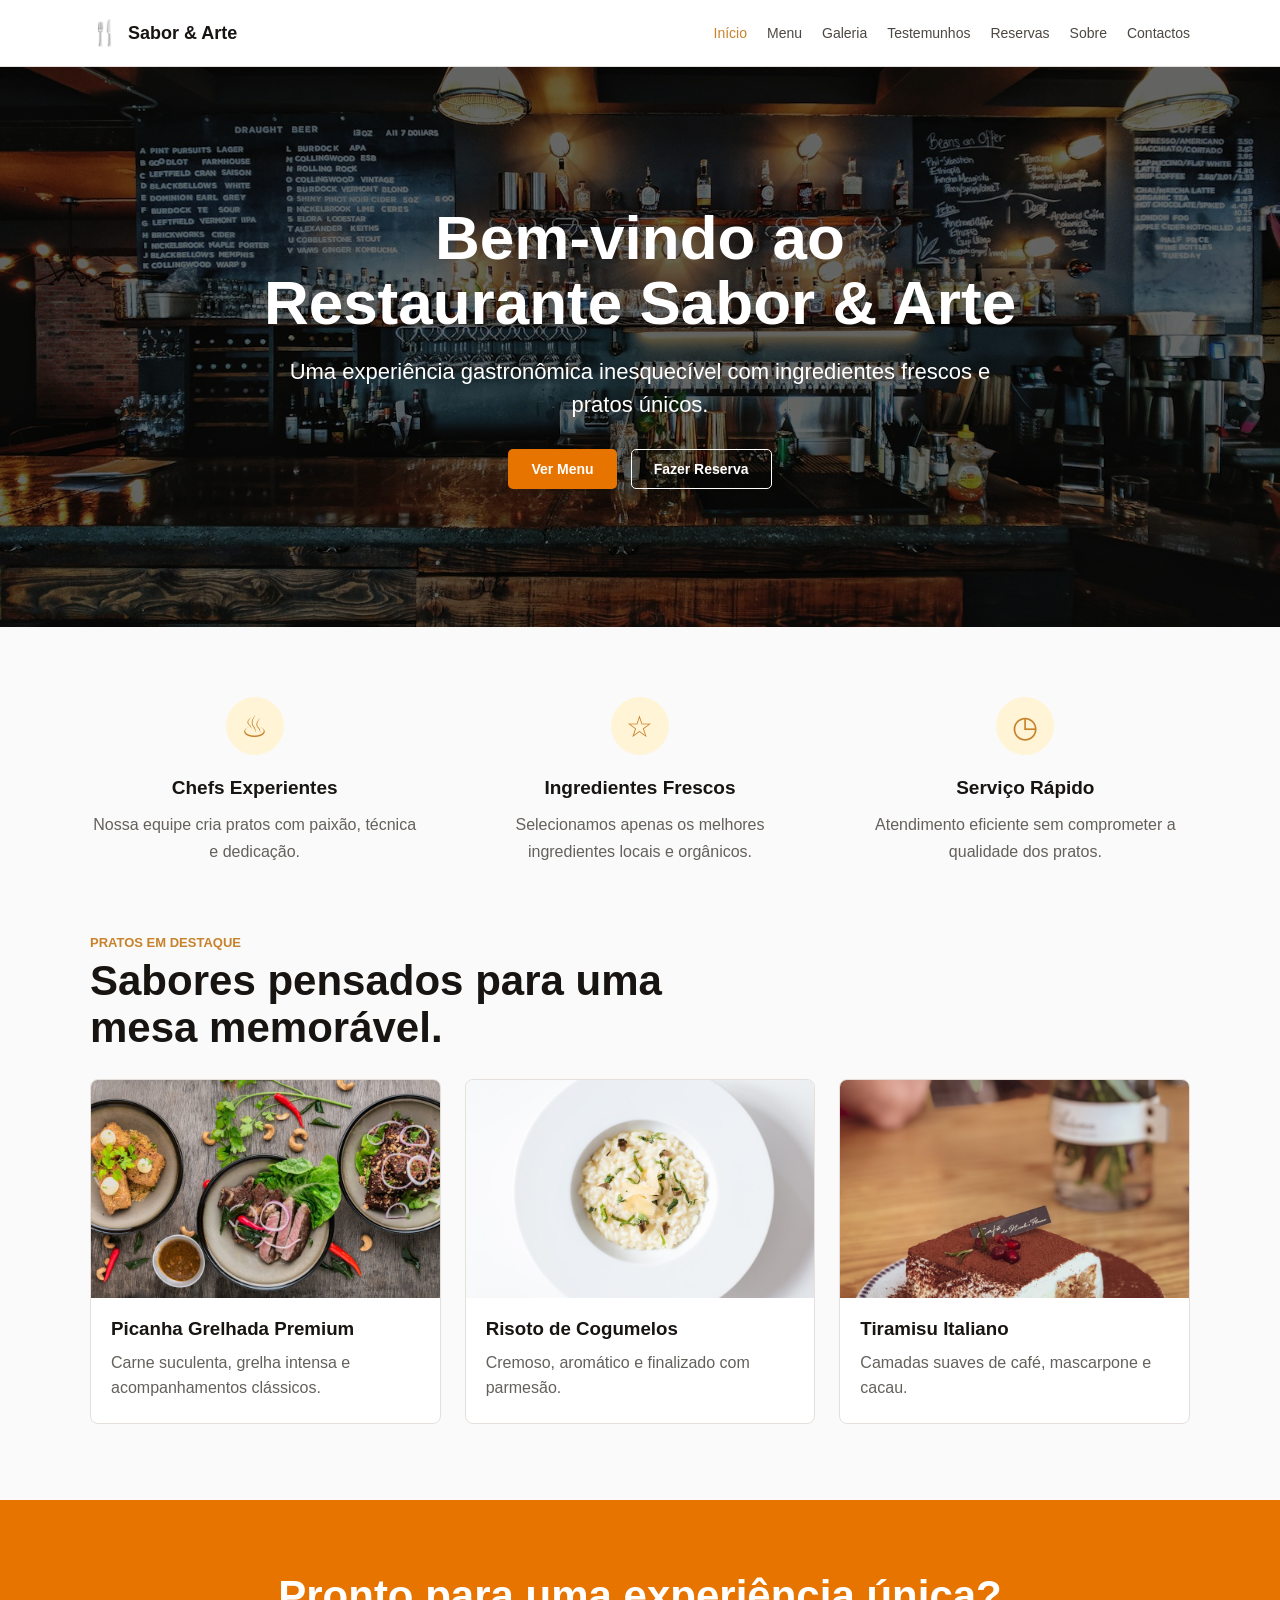
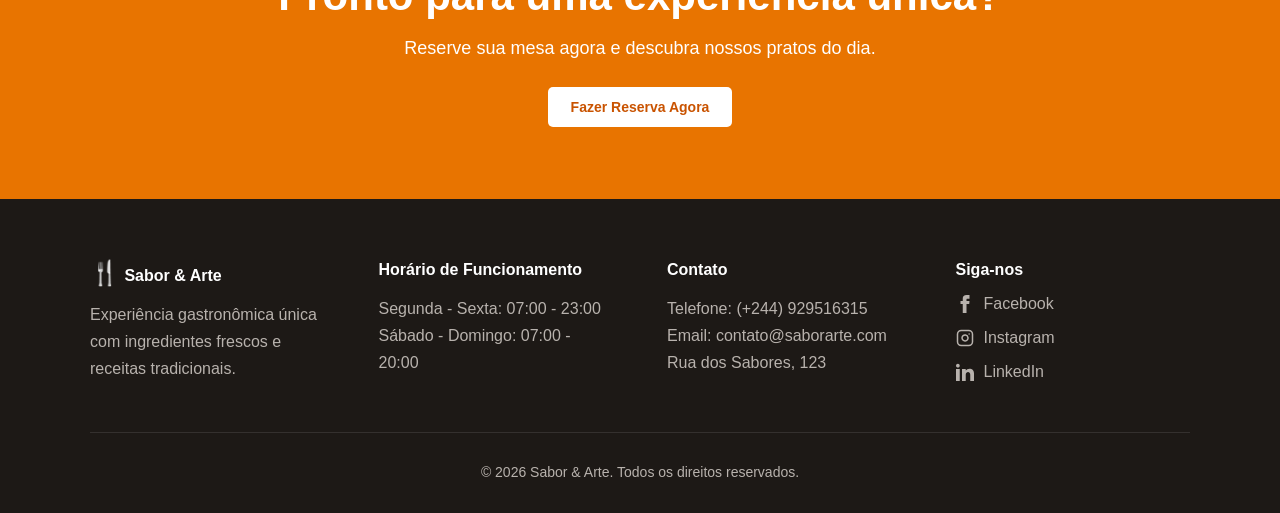
==== index.html @ a1ee1de4 "feat: initialize project website with complete HTML structure and updated sitemap" ====
﻿<!doctype html>
<html lang="pt-AO">
  <head>
    <meta charset="UTF-8" />
    <meta name="viewport" content="width=device-width, initial-scale=1.0" />
    <meta name="description" content="Restaurante Sabor & Arte em Angola: pratos premium, bebidas artesanais, sobremesas especiais, ambiente elegante e reservas online para almoço, jantar e eventos." />
    <meta name="keywords" content="restaurante em Angola, Sabor e Arte, restaurante premium, reservas online, menu gourmet, pratos angolanos, restaurante Luanda" />
    <meta name="author" content="Restaurante Sabor & Arte" />
    <meta name="robots" content="index, follow" />
    <link rel="canonical" href="https://saborarte.com/" />
    <meta property="og:type" content="restaurant" />
    <meta property="og:locale" content="pt_AO" />
    <meta property="og:title" content="Restaurante Sabor & Arte | Experiência Gastronômica Premium" />
    <meta property="og:description" content="Conheça o Sabor & Arte: menu premium, ambiente elegante, bebidas artesanais, sobremesas especiais e reservas online." />
    <meta property="og:image" content="https://saborarte.com/MEDIA/hero-dining.jpg" />
    <meta property="og:url" content="https://saborarte.com/" />
    <meta name="twitter:card" content="summary_large_image" />
    <title>Restaurante Sabor & Arte | Experiência Gastronômica Premium</title>
    <link rel="stylesheet" href="CSS/shared.css" />
    <link rel="stylesheet" href="CSS/Home.css" />
    <script type="application/ld+json">
      {
        "@context": "https://schema.org",
        "@type": "Restaurant",
        "name": "Restaurante Sabor & Arte",
        "description": "Restaurante premium com pratos principais, entradas, bebidas, sobremesas artesanais e reservas online.",
        "image": "https://saborarte.com/MEDIA/hero-dining.jpg",
        "url": "https://saborarte.com/",
        "telephone": "+244929516315",
        "servesCuisine": ["Angolana", "Italiana", "Contemporânea", "Gourmet"],
        "priceRange": "Kz 2.500 - Kz 48.000",
        "address": {
          "@type": "PostalAddress",
          "streetAddress": "Rua dos Sabores, 123",
          "addressCountry": "AO"
        },
        "openingHoursSpecification": [
          {
            "@type": "OpeningHoursSpecification",
            "dayOfWeek": ["Monday", "Tuesday", "Wednesday", "Thursday", "Friday"],
            "opens": "07:00",
            "closes": "23:00"
          },
          {
            "@type": "OpeningHoursSpecification",
            "dayOfWeek": ["Saturday", "Sunday"],
            "opens": "07:00",
            "closes": "20:00"
          }
        ],
        "sameAs": [
          "https://facebook.com/SaboresArtes",
          "https://instagram.com/SaboresArtesn",
          "https://linkedin.com/in/sabores-artes"
        ]
      }
    </script>
  </head>
  <body>
    <header class="site-header">
      <nav class="nav">
        <a class="brand" href="index.html"
          ><span class="brand-icon">🍴</span> Sabor & Arte</a
        >
        <div class="nav-links">
          <a class="active" href="index.html">Início</a>
          <a href="HTML/Menu.html">Menu</a>
          <a href="HTML/Galeria.html">Galeria</a>
          <a href="HTML/Testemunhos.html">Testemunhos</a>
          <a href="HTML/Reservas.html">Reservas</a>
          <a href="HTML/Sobre.html">Sobre</a>
          <a href="HTML/Contactos.html">Contactos</a>
        </div>
      </nav>
    </header>

    <main>
      <section class="hero">
        <div class="hero-slide active" style="background-image: linear-gradient(rgba(0,0,0,.58), rgba(0,0,0,.58)), url('MEDIA/hero-dining.jpg');"></div>
        <div class="hero-slide" style="background-image: linear-gradient(rgba(0,0,0,.58), rgba(0,0,0,.58)), url('MEDIA/hero-table.jpg');"></div>
        <div class="hero-slide" style="background-image: linear-gradient(rgba(0,0,0,.58), rgba(0,0,0,.58)), url('MEDIA/hero-risotto.jpg');"></div>
        <div class="hero-slide" style="background-image: linear-gradient(rgba(0,0,0,.58), rgba(0,0,0,.58)), url('MEDIA/hero-burger.jpg');"></div>
        
        <div class="hero-content">
          <h1>Bem-vindo ao Restaurante Sabor & Arte</h1>
          <p>
            Uma experiência gastronômica inesquecível com ingredientes frescos e
            pratos únicos.
          </p>
          <div class="actions">
            <a class="btn primary" href="HTML/Menu.html">Ver Menu</a>
            <a class="btn ghost" href="HTML/Reservas.html">Fazer Reserva</a>
          </div>
        </div>
      </section>

      <section class="features">
        <article>
          <span class="feature-icon">♨</span>
          <h3>Chefs Experientes</h3>
          <p>Nossa equipe cria pratos com paixão, técnica e dedicação.</p>
        </article>
        <article>
          <span class="feature-icon">☆</span>
          <h3>Ingredientes Frescos</h3>
          <p>
            Selecionamos apenas os melhores ingredientes locais e orgânicos.
          </p>
        </article>
        <article>
          <span class="feature-icon">◷</span>
          <h3>Serviço Rápido</h3>
          <p>Atendimento eficiente sem comprometer a qualidade dos pratos.</p>
        </article>
      </section>

      <section class="signature-strip">
        <div class="section-heading">
          <p>Pratos em destaque</p>
          <h2>Sabores pensados para uma mesa memorável.</h2>
        </div>
        <div class="signature-grid">
          <article>
            <img src="MEDIA/picanha.jpg" alt="Picanha grelhada premium" />
            <h3>Picanha Grelhada Premium</h3>
            <p>Carne suculenta, grelha intensa e acompanhamentos clássicos.</p>
          </article>
          <article>
            <img src="MEDIA/risotto.jpg" alt="Risoto de cogumelos selvagens" />
            <h3>Risoto de Cogumelos</h3>
            <p>Cremoso, aromático e finalizado com parmesão.</p>
          </article>
          <article>
            <img src="MEDIA/tiramisu.jpg" alt="Tiramisu italiano artesanal" />
            <h3>Tiramisu Italiano</h3>
            <p>Camadas suaves de café, mascarpone e cacau.</p>
          </article>
        </div>
      </section>

      <section class="cta-band">
        <h2>Pronto para uma experiência única?</h2>
        <p>Reserve sua mesa agora e descubra nossos pratos do dia.</p>
        <a class="btn light" href="HTML/Reservas.html">Fazer Reserva Agora</a>
      </section>
    </main>

    <footer class="footer">
      <div class="footer-grid">
        <div>
          <h3><span class="brand-icon">🍴</span> Sabor & Arte</h3>
          <p>
            Experiência gastronômica única com ingredientes frescos e receitas
            tradicionais.
          </p>
        </div>
        <div>
          <h3>Horário de Funcionamento</h3>
          <p>
            Segunda - Sexta: 07:00 - 23:00<br />Sábado - Domingo: 07:00 - 20:00
          </p>
        </div>
        <div>
          <h3>Contato</h3>
          <p>
            Telefone: (+244) 929516315<br />Email: contato@saborarte.com<br />Rua
            dos Sabores, 123
          </p>
        </div>
        <div>
          <h3>Siga-nos</h3>
          <ul class="social-links">
            <li>
              <a href="https://facebook.com/SaboresArtes" target="_blank" rel="noopener">
                <svg width="18" height="18" viewBox="0 0 24 24" fill="currentColor"><path d="M9 8h-3v4h3v12h5v-12h3.642l.358-4h-4v-1.667c0-.955.192-1.333 1.115-1.333h2.885v-5h-3.808c-3.596 0-5.192 1.583-5.192 4.615v3.385z"/></svg>
                Facebook
              </a>
            </li>
            <li>
              <a href="https://instagram.com/SaboresArtesn" target="_blank" rel="noopener">
                <svg width="18" height="18" viewBox="0 0 24 24" fill="none" stroke="currentColor" stroke-width="2" stroke-linecap="round" stroke-linejoin="round"><rect x="2" y="2" width="20" height="20" rx="5" ry="5"></rect><path d="M16 11.37A4 4 0 1 1 12.63 8 4 4 0 0 1 16 11.37z"></path><line x1="17.5" y1="6.5" x2="17.51" y2="6.5"></line></svg>
                Instagram
              </a>
            </li>
            <li>
              <a href="https://linkedin.com/in/sabores-artes" target="_blank" rel="noopener">
                <svg width="18" height="18" viewBox="0 0 24 24" fill="currentColor"><path d="M4.98 3.5c0 1.381-1.11 2.5-2.48 2.5s-2.48-1.119-2.48-2.5c0-1.38 1.11-2.5 2.48-2.5s2.48 1.12 2.48 2.5zm.02 4.5h-5v16h5v-16zm7.982 0h-4.968v16h4.969v-8.399c0-4.67 6.029-5.052 6.029 0v8.399h4.988v-10.131c0-7.88-8.922-7.593-11.018-3.714v-2.155z"/></svg>
                LinkedIn
              </a>
            </li>
          </ul>
        </div>
      </div>
      <p class="copyright">
        © 2026 Sabor & Arte. Todos os direitos reservados.
      </p>
    </footer>
    <script src="JS/home.js"></script>
  </body>
</html>
---- CSS/shared.css ----
:root {
  --orange: #e87400;
  --orange-dark: #c95300;
  --gold: #c7822b;
  --ink: #171412;
  --muted: #64605b;
  --line: #e5e0dc;
  --soft: #f7f6f4;
  --cream: #fff4d6;
  --white: #ffffff;
}

* {
  box-sizing: border-box;
}

body {
  margin: 0;
  font-family: Arial, Helvetica, sans-serif;
  color: var(--ink);
  background: #fafafa;
}

a {
  color: inherit;
  text-decoration: none;
}

img {
  display: block;
  max-width: 100%;
}

.site-header {
  position: sticky;
  top: 0;
  z-index: 10;
  background: var(--white);
  border-bottom: 1px solid var(--line);
}

.nav {
  width: min(1100px, calc(100% - 32px));
  min-height: 66px;
  margin: 0 auto;
  display: flex;
  align-items: center;
  justify-content: space-between;
  gap: 24px;
}

.brand {
  display: inline-flex;
  align-items: center;
  gap: 8px;
  font-size: 18px;
  font-weight: 700;
  white-space: nowrap;
}

.brand-icon {
  color: var(--gold);
  font-size: 24px;
  line-height: 1;
}

.nav-links {
  display: flex;
  align-items: center;
  gap: 20px;
  font-size: 14px;
  color: #4c4742;
}

.nav-links a {
  padding: 8px 0;
}

.nav-links a:hover,
.nav-links .active {
  color: var(--gold);
}

.btn {
  display: inline-flex;
  align-items: center;
  justify-content: center;
  min-height: 40px;
  padding: 0 22px;
  border-radius: 5px;
  font-weight: 700;
  font-size: 14px;
  border: 1px solid transparent;
}

.btn.primary {
  background: var(--orange);
  color: var(--white);
}

.btn.primary:hover {
  background: var(--orange-dark);
}

.btn.ghost {
  color: var(--white);
  border-color: var(--white);
}

.btn.light {
  background: var(--white);
  color: var(--orange-dark);
}

.btn.full {
  width: 100%;
}

.actions {
  display: flex;
  align-items: center;
  justify-content: center;
  gap: 14px;
  flex-wrap: wrap;
}

.page {
  width: min(1100px, calc(100% - 32px));
  margin: 0 auto;
  padding: 42px 0 72px;
}

.page-title {
  text-align: center;
  margin-bottom: 42px;
}

.page-title h1 {
  margin: 0 0 12px;
  font-size: clamp(34px, 5vw, 48px);
  line-height: 1.1;
}

.page-title p {
  margin: 0;
  color: var(--muted);
  font-size: 18px;
}

input,
textarea {
  width: 100%;
  border: 0;
  border-radius: 6px;
  background: #f0eeee;
  padding: 12px;
  font: inherit;
  color: var(--ink);
}

textarea {
  min-height: 140px;
  resize: vertical;
}

label {
  display: grid;
  gap: 8px;
  font-size: 14px;
  font-weight: 700;
}

.footer {
  background: #1d1916;
  color: #d9d4ce;
  padding: 46px 0 28px;
}

.footer-grid {
  width: min(1100px, calc(100% - 32px));
  margin: 0 auto;
  display: grid;
  grid-template-columns: repeat(4, 1fr);
  gap: 54px;
  padding-bottom: 34px;
  border-bottom: 1px solid rgba(255,255,255,.1);
}

.footer h3 {
  color: var(--white);
  font-size: 16px;
}

.footer p {
  line-height: 1.7;
  color: #b8b2ad;
}

.social-links {
  list-style: none;
  padding: 0;
  margin: 12px 0 0 0;
}

.social-links li {
  margin-bottom: 12px;
}

.social-links a {
  color: #b8b2ad;
  text-decoration: none;
  display: inline-flex;
  align-items: center;
  gap: 10px;
  transition: color 0.2s ease, transform 0.2s ease;
}

.social-links a:hover {
  color: var(--white, #ffffff);
  transform: translateX(4px);
}

.social-links svg {
  flex-shrink: 0;
}

.copyright {
  margin: 28px 0 0;
  text-align: center;
  font-size: 14px;
}

@media (max-width: 760px) {
  .nav {
    align-items: flex-start;
    flex-direction: column;
    padding: 16px 0;
  }

  .nav-links {
    width: 100%;
    gap: 14px;
    overflow-x: auto;
    padding-bottom: 4px;
  }

  .footer-grid {
    grid-template-columns: 1fr;
    gap: 20px;
  }
}
---- CSS/Home.css ----
.hero {
  position: relative;
  min-height: 560px;
  display: grid;
  place-items: center;
  text-align: center;
  color: var(--white);
  overflow: hidden;
}

.hero-slide {
  position: absolute;
  top: 0;
  left: 0;
  width: 100%;
  height: 100%;
  background-size: cover;
  background-position: center;
  background-repeat: no-repeat;
  opacity: 0;
  z-index: 1;
  transition: opacity 1.5s ease-in-out;
}

.hero-slide.active {
  opacity: 1;
}

.hero-content {
  position: relative;
  z-index: 2;
  width: min(760px, calc(100% - 32px));
}

.hero h1 {
  margin: 0 0 20px;
  font-size: clamp(38px, 6vw, 62px);
  line-height: 1.05;
}

.hero p {
  margin: 0 auto 28px;
  max-width: 720px;
  font-size: 22px;
  line-height: 1.5;
}

.features {
  width: min(1100px, calc(100% - 32px));
  margin: 0 auto;
  padding: 70px 0;
  display: grid;
  grid-template-columns: repeat(3, 1fr);
  gap: 56px;
  text-align: center;
}

.feature-icon {
  display: grid;
  place-items: center;
  width: 58px;
  height: 58px;
  margin: 0 auto 22px;
  border-radius: 50%;
  color: var(--gold);
  background: var(--cream);
  font-size: 30px;
}

.features h3 {
  margin: 0 0 12px;
  font-size: 19px;
}

.features p {
  margin: 0;
  color: var(--muted);
  line-height: 1.7;
}

.signature-strip {
  width: min(1100px, calc(100% - 32px));
  margin: 0 auto;
  padding: 0 0 76px;
}

.section-heading {
  max-width: 620px;
  margin-bottom: 28px;
}

.section-heading p {
  margin: 0 0 8px;
  color: var(--gold);
  font-weight: 700;
  text-transform: uppercase;
  letter-spacing: 0;
  font-size: 13px;
}

.section-heading h2 {
  margin: 0;
  font-size: clamp(28px, 4vw, 42px);
  line-height: 1.1;
}

.signature-grid {
  display: grid;
  grid-template-columns: repeat(3, 1fr);
  gap: 24px;
}

.signature-grid article {
  overflow: hidden;
  border: 1px solid var(--line);
  border-radius: 8px;
  background: var(--white);
}

.signature-grid img {
  width: 100%;
  aspect-ratio: 16 / 10;
  object-fit: cover;
}

.signature-grid h3,
.signature-grid p {
  margin-left: 20px;
  margin-right: 20px;
}

.signature-grid h3 {
  margin-top: 20px;
  margin-bottom: 10px;
}

.signature-grid p {
  margin-top: 0;
  margin-bottom: 22px;
  color: var(--muted);
  line-height: 1.6;
}

.cta-band {
  padding: 72px 16px;
  text-align: center;
  color: var(--white);
  background: var(--orange);
}

.cta-band h2 {
  margin: 0 0 18px;
  font-size: clamp(30px, 5vw, 42px);
}

.cta-band p {
  margin: 0 0 28px;
  font-size: 18px;
}

@media (max-width: 760px) {
  .hero {
    min-height: 620px;
  }

  .hero h1 {
    font-size: 38px;
  }

  .hero p {
    font-size: 18px;
  }

  .features {
    grid-template-columns: 1fr;
    gap: 36px;
  }

  .signature-grid {
    grid-template-columns: 1fr;
  }
}
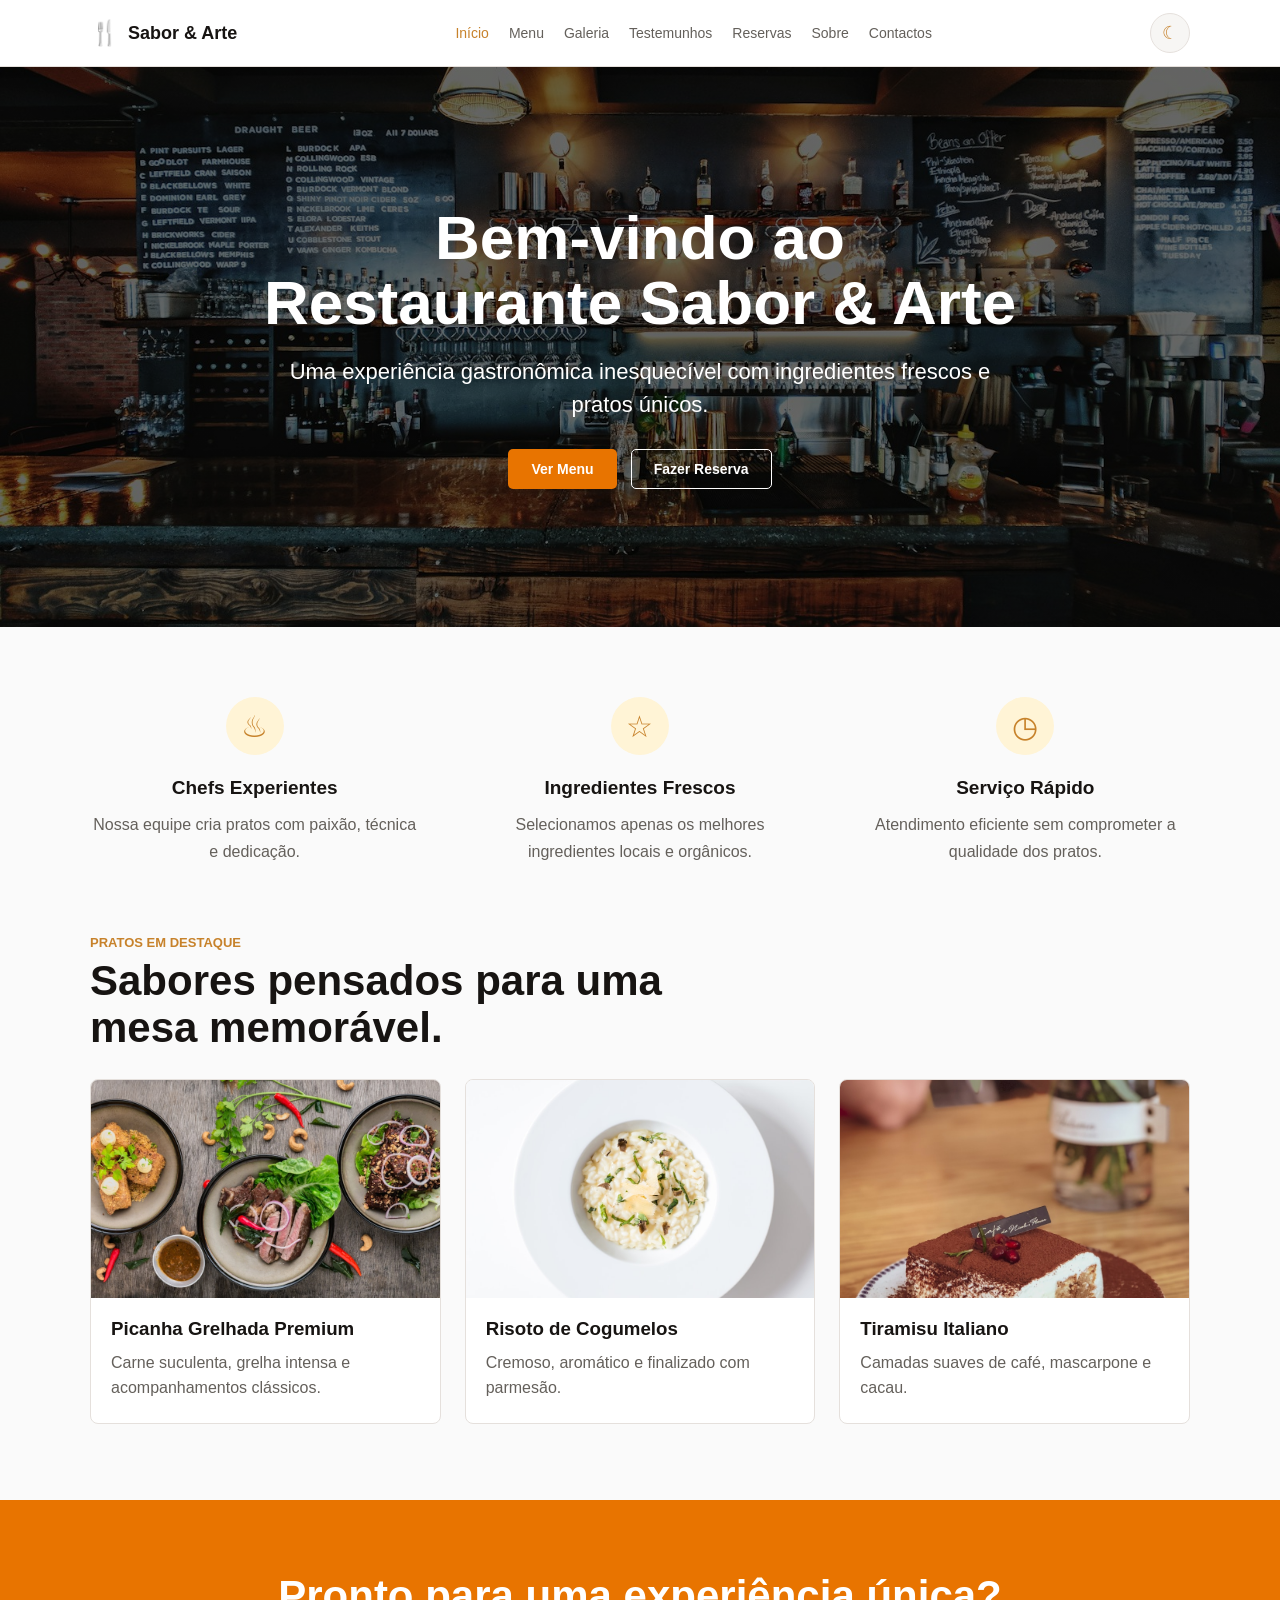
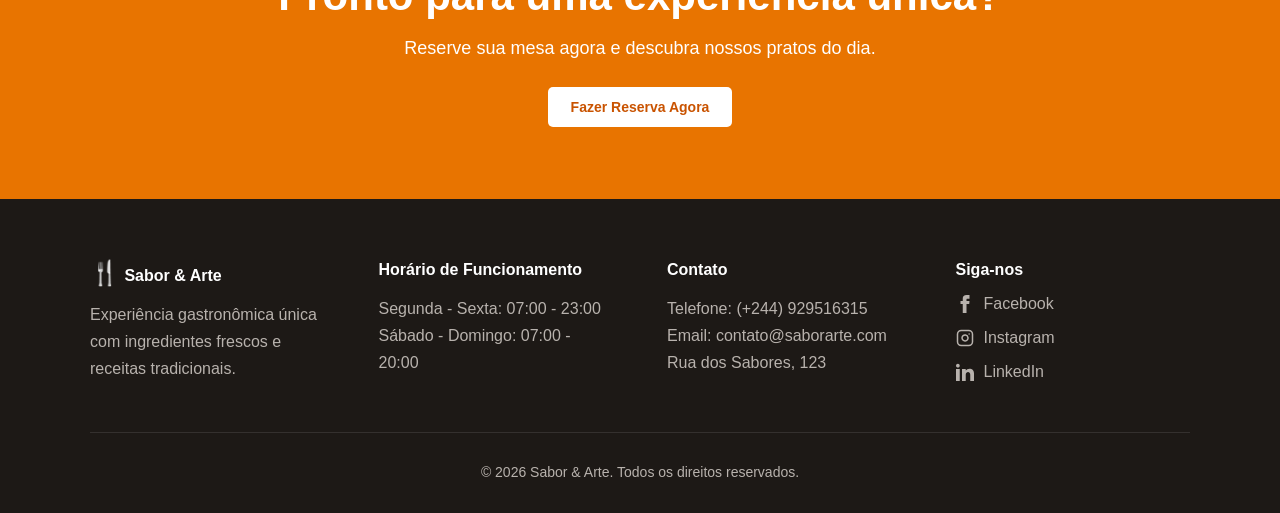
==== commit 19d54fa5: "Adicionado modo escuro" ====
--- a/index.html
+++ b/index.html
@@ -195,6 +195,7 @@
         © 2026 Sabor & Arte. Todos os direitos reservados.
       </p>
     </footer>
+    <script src="JS/shared.js"></script>
     <script src="JS/home.js"></script>
   </body>
 </html>
--- a/CSS/shared.css
+++ b/CSS/shared.css
@@ -8,6 +8,48 @@
   --soft: #f7f6f4;
   --cream: #fff4d6;
   --white: #ffffff;
+  --bg: #fafafa;
+  --surface: #ffffff;
+  --surface-soft: #f7f6f4;
+  --field: #f0eeee;
+  --accent-soft: #fff4d6;
+  --success: #16864a;
+  --success-bg: #ddf8e9;
+  --danger: #b35050;
+  --danger-bg: #ffe5e5;
+  --info-bg: #eef7ff;
+  --info-text: #363a3d;
+  --shadow: rgba(23, 20, 18, .12);
+  --header-bg: rgba(255, 255, 255, .96);
+  --footer-bg: #1d1916;
+  color-scheme: light;
+}
+
+:root[data-theme="dark"] {
+  --orange: #f08a24;
+  --orange-dark: #d76113;
+  --gold: #f0b35a;
+  --ink: #f6efe7;
+  --muted: #c8bdb2;
+  --line: #3c332d;
+  --soft: #201b18;
+  --cream: #3a2a17;
+  --white: #ffffff;
+  --bg: #14110f;
+  --surface: #211c18;
+  --surface-soft: #1a1613;
+  --field: #2b2520;
+  --accent-soft: #3a2a17;
+  --success: #7bdba4;
+  --success-bg: #183728;
+  --danger: #ff9c9c;
+  --danger-bg: #3c2020;
+  --info-bg: #172a36;
+  --info-text: #d7e8f3;
+  --shadow: rgba(0, 0, 0, .35);
+  --header-bg: rgba(33, 28, 24, .96);
+  --footer-bg: #100d0b;
+  color-scheme: dark;
 }
 
 * {
@@ -18,7 +60,8 @@
   margin: 0;
   font-family: Arial, Helvetica, sans-serif;
   color: var(--ink);
-  background: #fafafa;
+  background: var(--bg);
+  transition: background-color .25s ease, color .25s ease;
 }
 
 a {
@@ -35,11 +78,13 @@
   position: sticky;
   top: 0;
   z-index: 10;
-  background: var(--white);
+  background: var(--header-bg);
   border-bottom: 1px solid var(--line);
+  backdrop-filter: blur(14px);
 }
 
 .nav {
+  position: relative;
   width: min(1100px, calc(100% - 32px));
   min-height: 66px;
   margin: 0 auto;
@@ -69,7 +114,7 @@
   align-items: center;
   gap: 20px;
   font-size: 14px;
-  color: #4c4742;
+  color: var(--muted);
 }
 
 .nav-links a {
@@ -79,6 +124,43 @@
 .nav-links a:hover,
 .nav-links .active {
   color: var(--gold);
+}
+
+.theme-toggle {
+  display: inline-grid;
+  place-items: center;
+  width: 40px;
+  height: 40px;
+  flex: 0 0 auto;
+  border: 1px solid var(--line);
+  border-radius: 50%;
+  background: var(--surface-soft);
+  color: var(--gold);
+  font: inherit;
+  font-size: 18px;
+  cursor: pointer;
+  transition: background-color .2s ease, border-color .2s ease, color .2s ease, transform .2s ease;
+}
+
+.theme-toggle:hover {
+  border-color: var(--gold);
+  transform: translateY(-2px);
+}
+
+.theme-toggle:focus-visible {
+  outline: 3px solid color-mix(in srgb, var(--gold) 35%, transparent);
+  outline-offset: 3px;
+}
+
+.theme-toggle.floating {
+  position: fixed;
+  top: 24px;
+  right: 24px;
+  z-index: 40;
+  background: rgba(0, 0, 0, .42);
+  border-color: rgba(255, 255, 255, .24);
+  color: #ffd68f;
+  backdrop-filter: blur(12px);
 }
 
 .btn {
@@ -148,14 +230,22 @@
 }
 
 input,
-textarea {
+textarea,
+select {
   width: 100%;
-  border: 0;
+  border: 1px solid transparent;
   border-radius: 6px;
-  background: #f0eeee;
+  background: var(--field);
   padding: 12px;
   font: inherit;
   color: var(--ink);
+}
+
+input:focus,
+textarea:focus,
+select:focus {
+  border-color: var(--gold);
+  outline: none;
 }
 
 textarea {
@@ -171,7 +261,7 @@
 }
 
 .footer {
-  background: #1d1916;
+  background: var(--footer-bg);
   color: #d9d4ce;
   padding: 46px 0 28px;
 }
@@ -230,6 +320,34 @@
   font-size: 14px;
 }
 
+.reveal-on-scroll {
+  opacity: 0;
+  transform: translateY(28px);
+  transition: opacity .65s ease, transform .65s ease;
+  transition-delay: var(--reveal-delay, 0ms);
+}
+
+.reveal-on-scroll.is-visible {
+  opacity: 1;
+  transform: translateY(0);
+}
+
+@media (prefers-reduced-motion: reduce) {
+  *,
+  *::before,
+  *::after {
+    scroll-behavior: auto !important;
+    transition-duration: .01ms !important;
+    animation-duration: .01ms !important;
+    animation-iteration-count: 1 !important;
+  }
+
+  .reveal-on-scroll {
+    opacity: 1;
+    transform: none;
+  }
+}
+
 @media (max-width: 760px) {
   .nav {
     align-items: flex-start;
@@ -244,6 +362,12 @@
     padding-bottom: 4px;
   }
 
+  .theme-toggle {
+    position: absolute;
+    top: 16px;
+    right: 0;
+  }
+
   .footer-grid {
     grid-template-columns: 1fr;
     gap: 20px;
--- a/CSS/Home.css
+++ b/CSS/Home.css
@@ -63,7 +63,7 @@
   margin: 0 auto 22px;
   border-radius: 50%;
   color: var(--gold);
-  background: var(--cream);
+  background: var(--accent-soft);
   font-size: 30px;
 }
 
@@ -114,7 +114,7 @@
   overflow: hidden;
   border: 1px solid var(--line);
   border-radius: 8px;
-  background: var(--white);
+  background: var(--surface);
 }
 
 .signature-grid img {
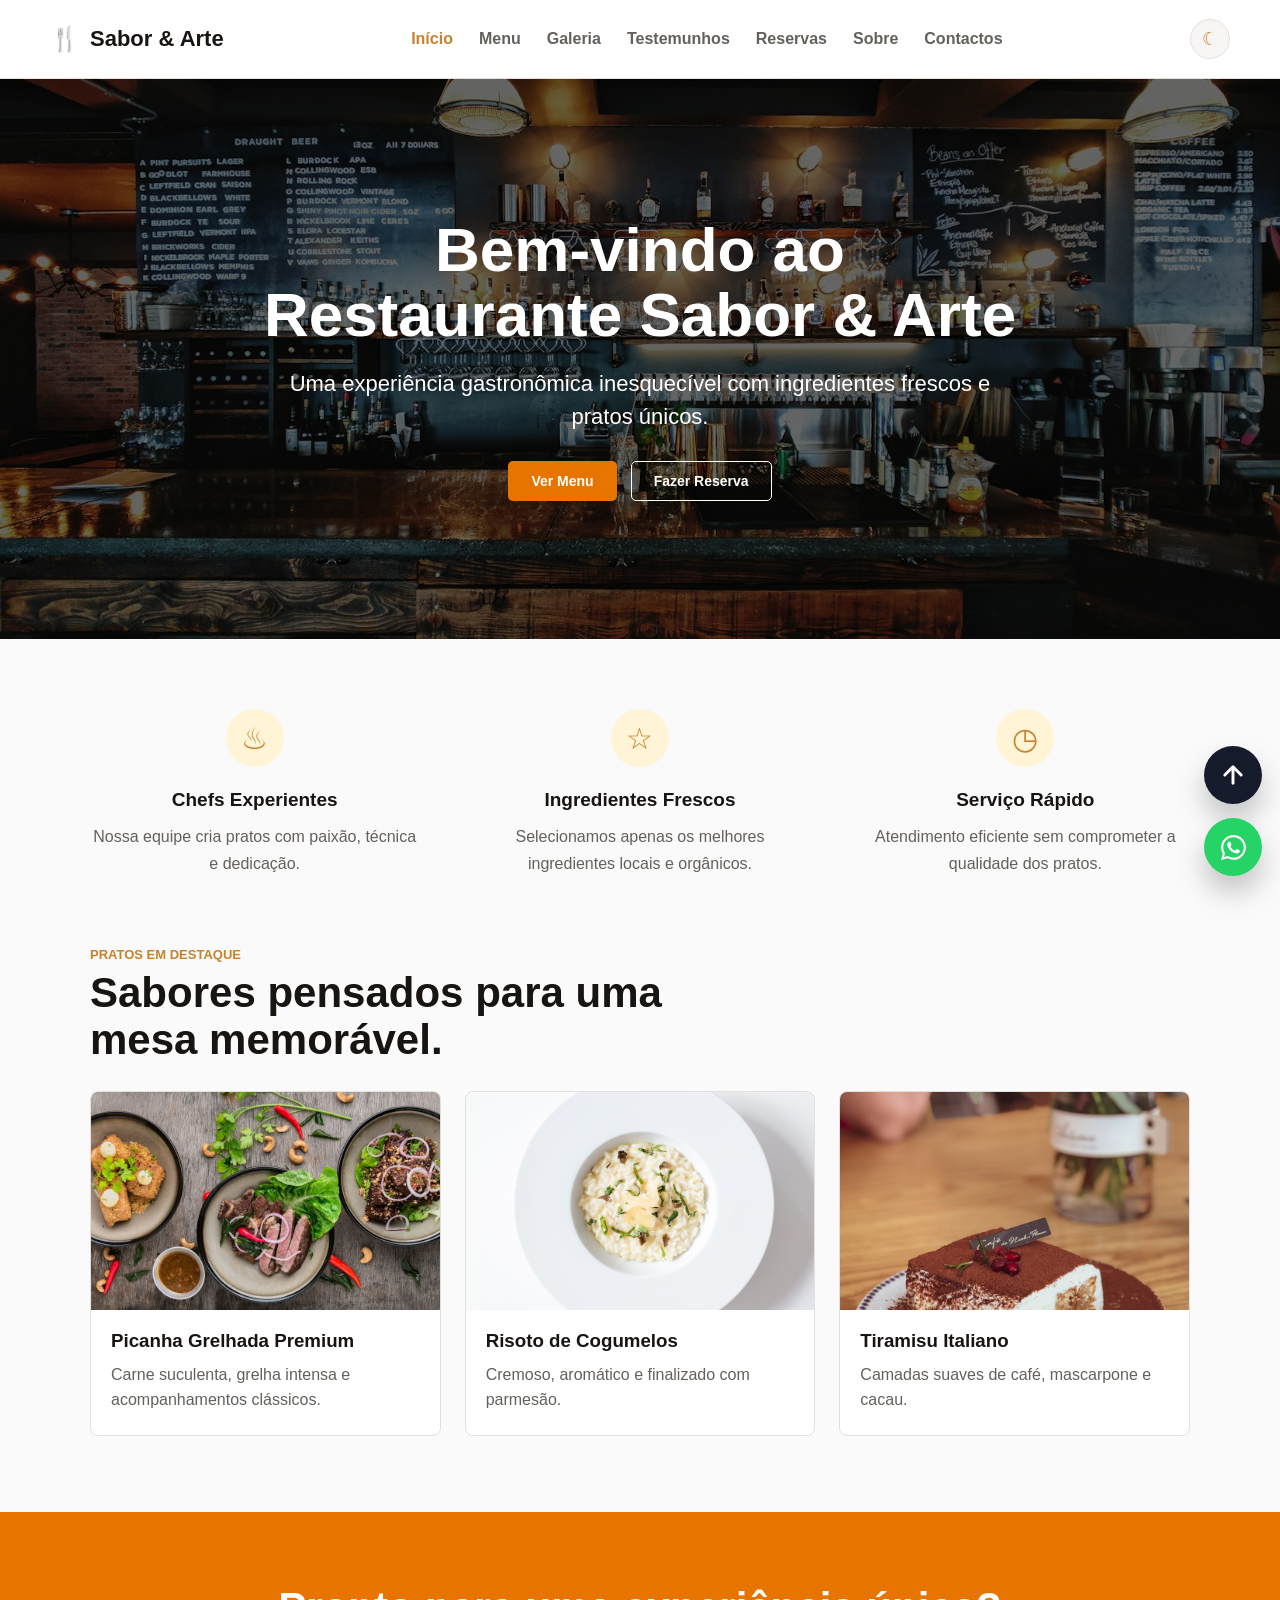
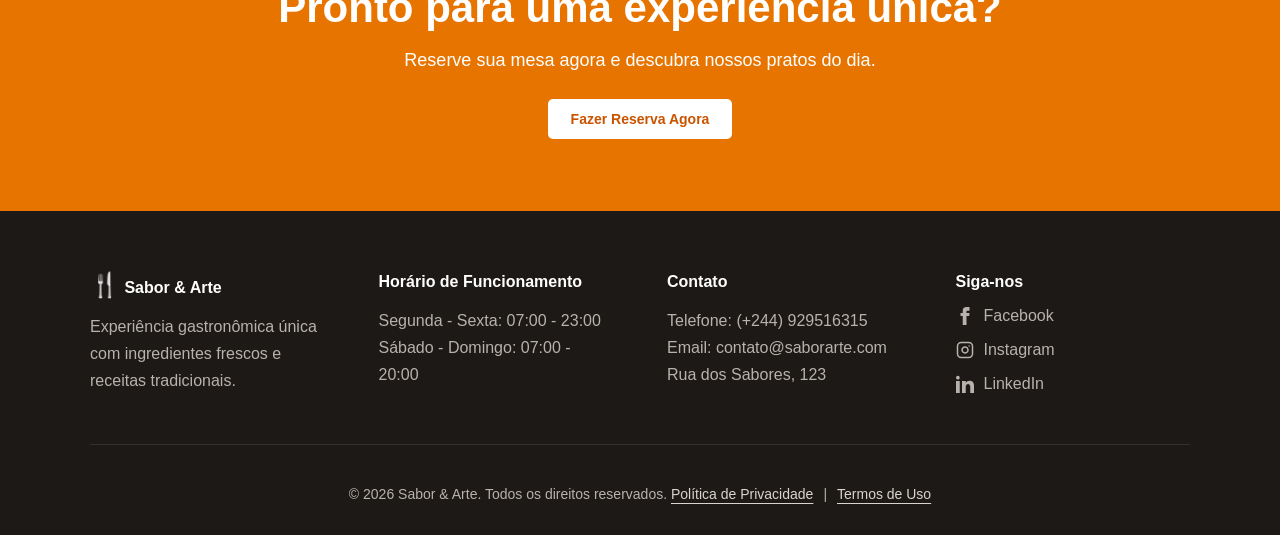
==== commit d31ff459: "adicionado botão de voltar ao topo e whatsApp" ====
--- a/index.html
+++ b/index.html
@@ -193,6 +193,11 @@
       </div>
       <p class="copyright">
         © 2026 Sabor & Arte. Todos os direitos reservados.
+        <span class="footer-legal-links">
+          <a href="HTML/PoliticaPrivacidade.html">Política de Privacidade</a>
+          <span>|</span>
+          <a href="HTML/TermosUso.html">Termos de Uso</a>
+        </span>
       </p>
     </footer>
     <script src="JS/shared.js"></script>
--- a/CSS/shared.css
+++ b/CSS/shared.css
@@ -85,22 +85,23 @@
 
 .nav {
   position: relative;
-  width: min(1100px, calc(100% - 32px));
-  min-height: 66px;
+  width: min(1180px, calc(100% - 40px));
+  min-height: 78px;
   margin: 0 auto;
   display: flex;
   align-items: center;
   justify-content: space-between;
-  gap: 24px;
+  gap: 32px;
 }
 
 .brand {
   display: inline-flex;
   align-items: center;
-  gap: 8px;
-  font-size: 18px;
+  gap: 10px;
+  font-size: 22px;
   font-weight: 700;
   white-space: nowrap;
+  min-width: 0;
 }
 
 .brand-icon {
@@ -112,8 +113,10 @@
 .nav-links {
   display: flex;
   align-items: center;
-  gap: 20px;
-  font-size: 14px;
+  justify-content: flex-end;
+  gap: 26px;
+  font-size: 16px;
+  font-weight: 700;
   color: var(--muted);
 }
 
@@ -152,6 +155,37 @@
   outline-offset: 3px;
 }
 
+.nav-menu-toggle {
+  display: none;
+  place-items: center;
+  width: 44px;
+  height: 44px;
+  flex: 0 0 auto;
+  border: 0;
+  border-radius: 8px;
+  background: transparent;
+  color: var(--gold);
+  cursor: pointer;
+  transition: background-color .2s ease, color .2s ease, transform .2s ease;
+}
+
+.nav-menu-toggle:hover {
+  background: var(--surface-soft);
+  transform: translateY(-1px);
+}
+
+.nav-menu-toggle:focus-visible {
+  outline: 3px solid color-mix(in srgb, var(--gold) 35%, transparent);
+  outline-offset: 3px;
+}
+
+.nav-menu-toggle svg {
+  width: 31px;
+  height: 31px;
+  stroke: currentColor;
+  stroke-width: 2.5;
+}
+
 .theme-toggle.floating {
   position: fixed;
   top: 24px;
@@ -161,6 +195,63 @@
   border-color: rgba(255, 255, 255, .24);
   color: #ffd68f;
   backdrop-filter: blur(12px);
+}
+
+.floating-actions {
+  position: fixed;
+  right: max(18px, env(safe-area-inset-right));
+  bottom: max(24px, env(safe-area-inset-bottom));
+  z-index: 60;
+  display: grid;
+  gap: 14px;
+}
+
+.floating-action {
+  display: inline-grid;
+  place-items: center;
+  width: 58px;
+  height: 58px;
+  border: 0;
+  border-radius: 50%;
+  color: #ffffff;
+  box-shadow: 0 16px 28px rgba(0, 0, 0, .22);
+  cursor: pointer;
+  transition: transform .2s ease, box-shadow .2s ease, opacity .2s ease;
+}
+
+.floating-action:hover {
+  transform: translateY(-3px);
+  box-shadow: 0 20px 34px rgba(0, 0, 0, .28);
+}
+
+.floating-action:focus-visible {
+  outline: 3px solid color-mix(in srgb, var(--gold) 45%, transparent);
+  outline-offset: 4px;
+}
+
+.floating-action svg {
+  width: 28px;
+  height: 28px;
+  fill: none;
+  stroke: currentColor;
+  stroke-width: 2.5;
+  stroke-linecap: round;
+  stroke-linejoin: round;
+}
+
+.floating-action.back-to-top {
+  background: #151b2b;
+}
+
+.floating-action.whatsapp {
+  background: #25d366;
+}
+
+.floating-action.whatsapp svg {
+  width: 31px;
+  height: 31px;
+  fill: currentColor;
+  stroke: none;
 }
 
 .btn {
@@ -286,6 +377,17 @@
   color: #b8b2ad;
 }
 
+.footer-map-link {
+  color: var(--gold);
+  font-weight: 700;
+  text-decoration: underline;
+  text-underline-offset: 4px;
+}
+
+.footer-map-link:hover {
+  color: var(--white);
+}
+
 .social-links {
   list-style: none;
   padding: 0;
@@ -318,6 +420,63 @@
   margin: 28px 0 0;
   text-align: center;
   font-size: 14px;
+}
+
+.footer-legal-links {
+  display: inline-flex;
+  align-items: center;
+  justify-content: center;
+  gap: 10px;
+  flex-wrap: wrap;
+  margin-top: 10px;
+  color: #b8b2ad;
+}
+
+.footer-legal-links a {
+  color: #d9d4ce;
+  text-decoration: underline;
+  text-underline-offset: 4px;
+  transition: color .2s ease;
+}
+
+.footer-legal-links a:hover {
+  color: var(--white);
+}
+
+.legal-page {
+  max-width: 900px;
+}
+
+.legal-content {
+  display: grid;
+  gap: 22px;
+  padding: 30px;
+  border: 1px solid var(--line);
+  border-radius: 8px;
+  background: var(--surface);
+}
+
+.legal-content section {
+  display: grid;
+  gap: 10px;
+}
+
+.legal-content h2 {
+  margin: 0;
+  color: var(--gold);
+  font-size: 22px;
+}
+
+.legal-content p,
+.legal-content li {
+  margin: 0;
+  color: var(--muted);
+  line-height: 1.75;
+}
+
+.legal-content ul {
+  margin: 0;
+  padding-left: 20px;
 }
 
 .reveal-on-scroll {
@@ -350,22 +509,78 @@
 
 @media (max-width: 760px) {
   .nav {
-    align-items: flex-start;
+    width: min(100% - 32px, 680px);
+    min-height: 72px;
+    align-items: center;
+    padding: 10px 0;
+    gap: 12px;
+  }
+
+  .brand {
+    max-width: calc(100% - 116px);
+    overflow: hidden;
+    font-size: clamp(18px, 5vw, 23px);
+    text-overflow: ellipsis;
+  }
+
+  .nav-links {
+    position: absolute;
+    top: calc(100% + 8px);
+    left: 0;
+    right: 0;
+    display: none;
+    width: 100%;
+    max-height: min(72vh, 430px);
+    overflow-y: auto;
     flex-direction: column;
-    padding: 16px 0;
-  }
-
-  .nav-links {
-    width: 100%;
-    gap: 14px;
-    overflow-x: auto;
-    padding-bottom: 4px;
+    align-items: stretch;
+    gap: 4px;
+    padding: 12px;
+    border: 1px solid var(--line);
+    border-radius: 14px;
+    background: var(--surface);
+    box-shadow: 0 18px 38px var(--shadow);
+  }
+
+  .nav.nav-open .nav-links {
+    display: flex;
+  }
+
+  .nav-links a {
+    padding: 13px 14px;
+    border-radius: 10px;
+  }
+
+  .nav-links a:hover,
+  .nav-links .active {
+    background: var(--surface-soft);
   }
 
   .theme-toggle {
     position: absolute;
-    top: 16px;
+    top: 14px;
+    right: 54px;
+    border: 0;
+    background: transparent;
+    font-size: 24px;
+  }
+
+  .nav-menu-toggle {
+    position: absolute;
+    top: 12px;
     right: 0;
+    display: inline-grid;
+  }
+
+  .floating-actions {
+    right: max(18px, env(safe-area-inset-right));
+    bottom: max(22px, env(safe-area-inset-bottom));
+    gap: 12px;
+  }
+
+  .floating-action {
+    width: 56px;
+    height: 56px;
   }
 
   .footer-grid {
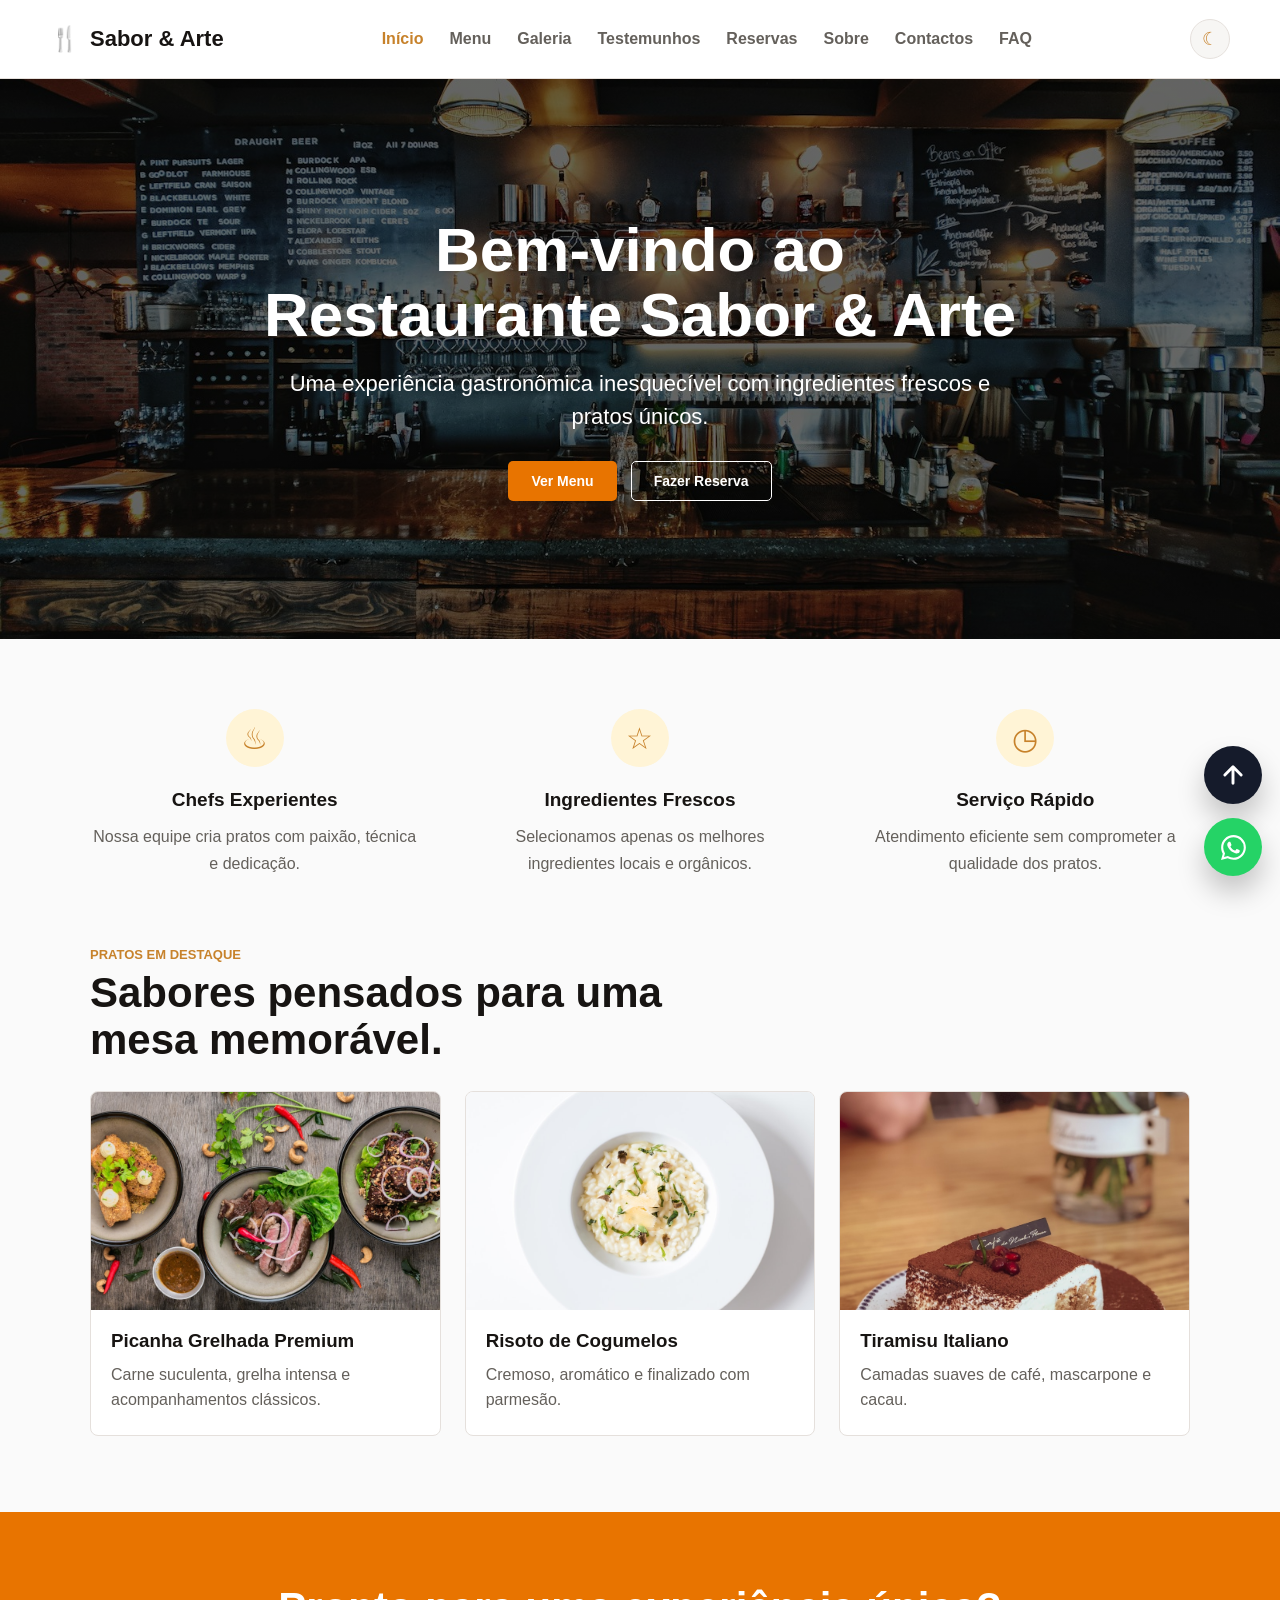
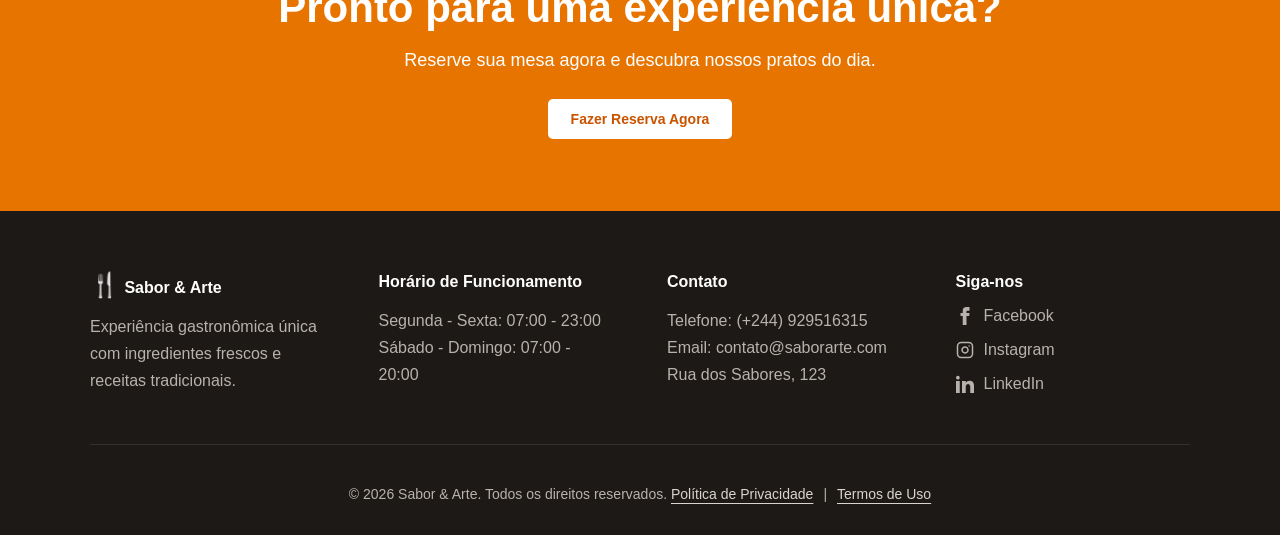
==== commit 07a1e061: "endereitado a página de Galerias" ====
--- a/index.html
+++ b/index.html
@@ -1,4 +1,4 @@
-﻿<!doctype html>
+<!doctype html>
 <html lang="pt-AO">
   <head>
     <meta charset="UTF-8" />
@@ -15,6 +15,16 @@
     <meta property="og:image" content="https://saborarte.com/MEDIA/hero-dining.jpg" />
     <meta property="og:url" content="https://saborarte.com/" />
     <meta name="twitter:card" content="summary_large_image" />
+        <link rel="icon" href="favicon.ico" type="image/x-icon" />
+    <!-- Google tag (gtag.js) -->
+    <script async src="https://www.googletagmanager.com/gtag/js?id=G-DM1Q44YYBW"></script>
+    <script>
+      window.dataLayer = window.dataLayer || [];
+      function gtag(){dataLayer.push(arguments);}
+      gtag('js', new Date());
+
+      gtag('config', 'G-DM1Q44YYBW');
+    </script>
     <title>Restaurante Sabor & Arte | Experiência Gastronômica Premium</title>
     <link rel="stylesheet" href="CSS/shared.css" />
     <link rel="stylesheet" href="CSS/Home.css" />
@@ -70,6 +80,7 @@
           <a href="HTML/Reservas.html">Reservas</a>
           <a href="HTML/Sobre.html">Sobre</a>
           <a href="HTML/Contactos.html">Contactos</a>
+          <a href="HTML/FAQ.html">FAQ</a>
         </div>
       </nav>
     </header>
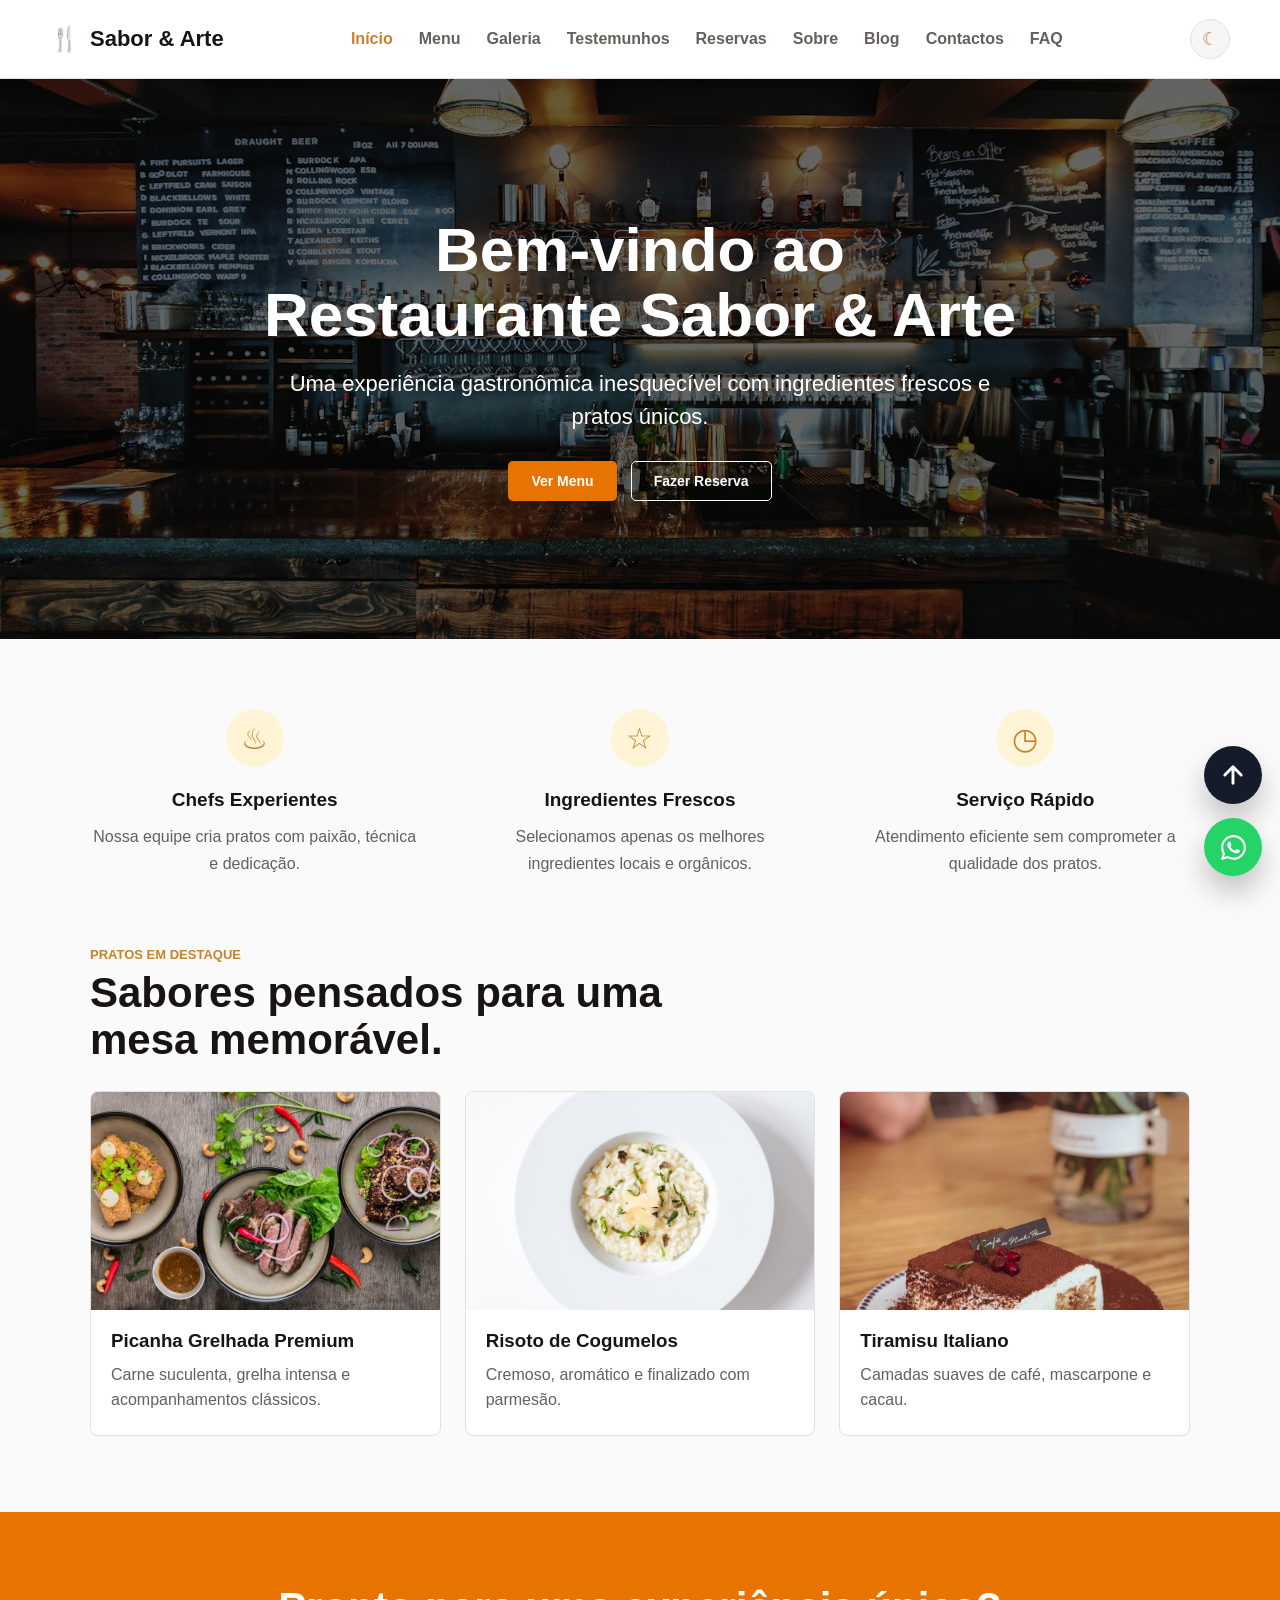
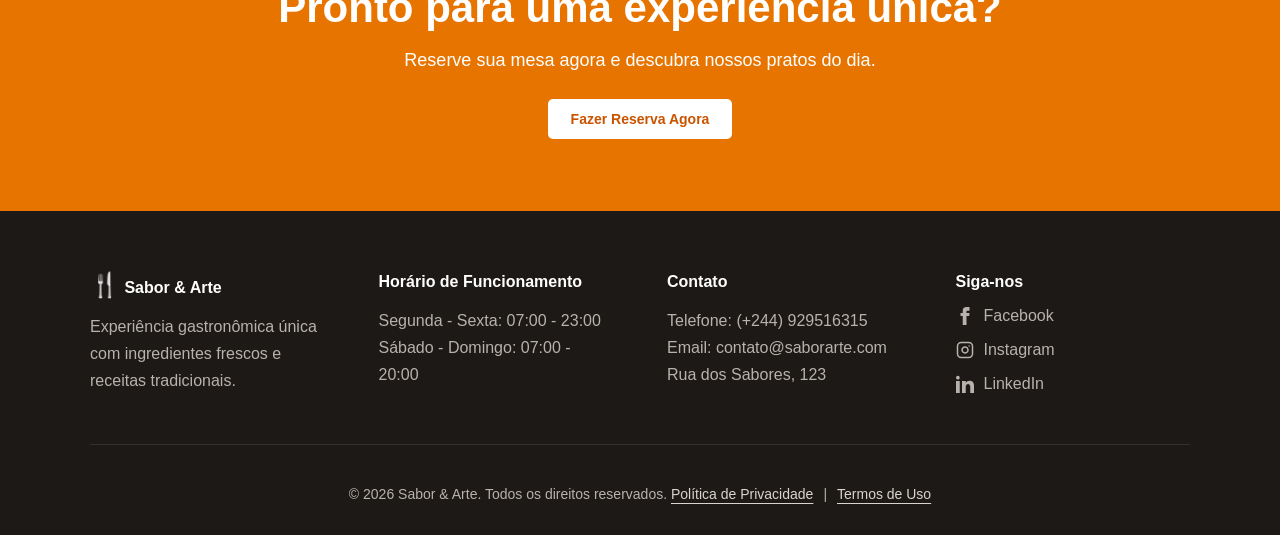
==== commit 396d3e23: "adicionado página Blog" ====
--- a/index.html
+++ b/index.html
@@ -79,6 +79,7 @@
           <a href="HTML/Testemunhos.html">Testemunhos</a>
           <a href="HTML/Reservas.html">Reservas</a>
           <a href="HTML/Sobre.html">Sobre</a>
+          <a href="HTML/Blog.html">Blog</a>
           <a href="HTML/Contactos.html">Contactos</a>
           <a href="HTML/FAQ.html">FAQ</a>
         </div>
